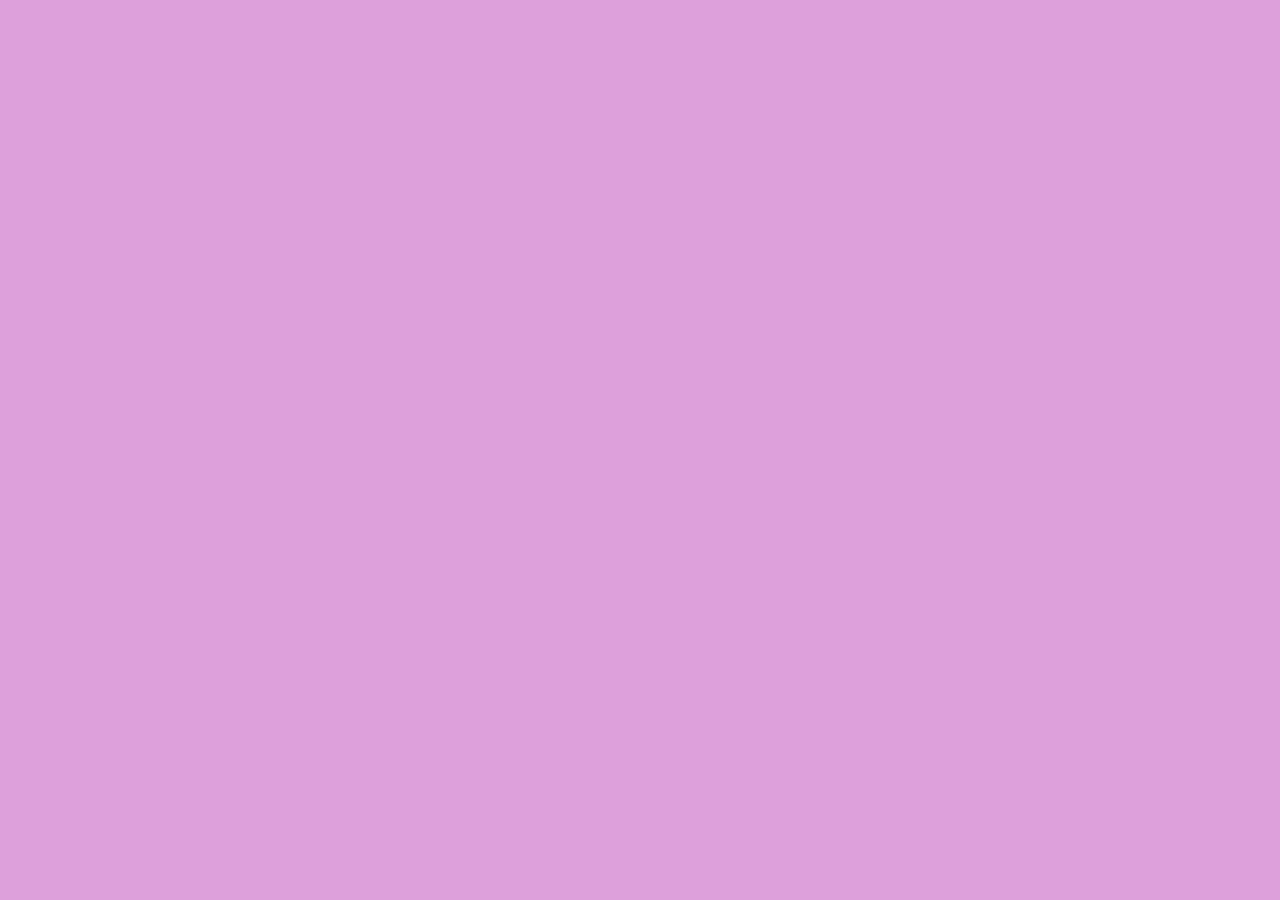
==== better-password/pass.html @ ba454972 "fix: pseudocodice" ====
<!DOCTYPE html>
<html lang="en">
<head>
    <meta charset="UTF-8">
    <meta http-equiv="X-UA-Compatible" content="IE=edge">
    <meta name="viewport" content="width=device-width, initial-scale=1.0">
    <!-- Style -->
    <link rel="stylesheet" href="../better-password/pass-style.css">
    <link rel="stylesheet" href="https://cdnjs.cloudflare.com/ajax/libs/font-awesome/6.1.1/css/all.min.css">
    <title>Password generator</title>
    <link rel="icon" type="image/x-icon" href="../img/key-favicon.png">
</head>
<body>
    <h1 id="your-password"></h1>

    <!-- Scripts -->
    <script src="../better-password/pass-script.js"></script>
</body>
</html>
---- better-password/pass-style.css ----
body {
    background-color: plum;
    font-family: Arial, Helvetica, sans-serif;
}
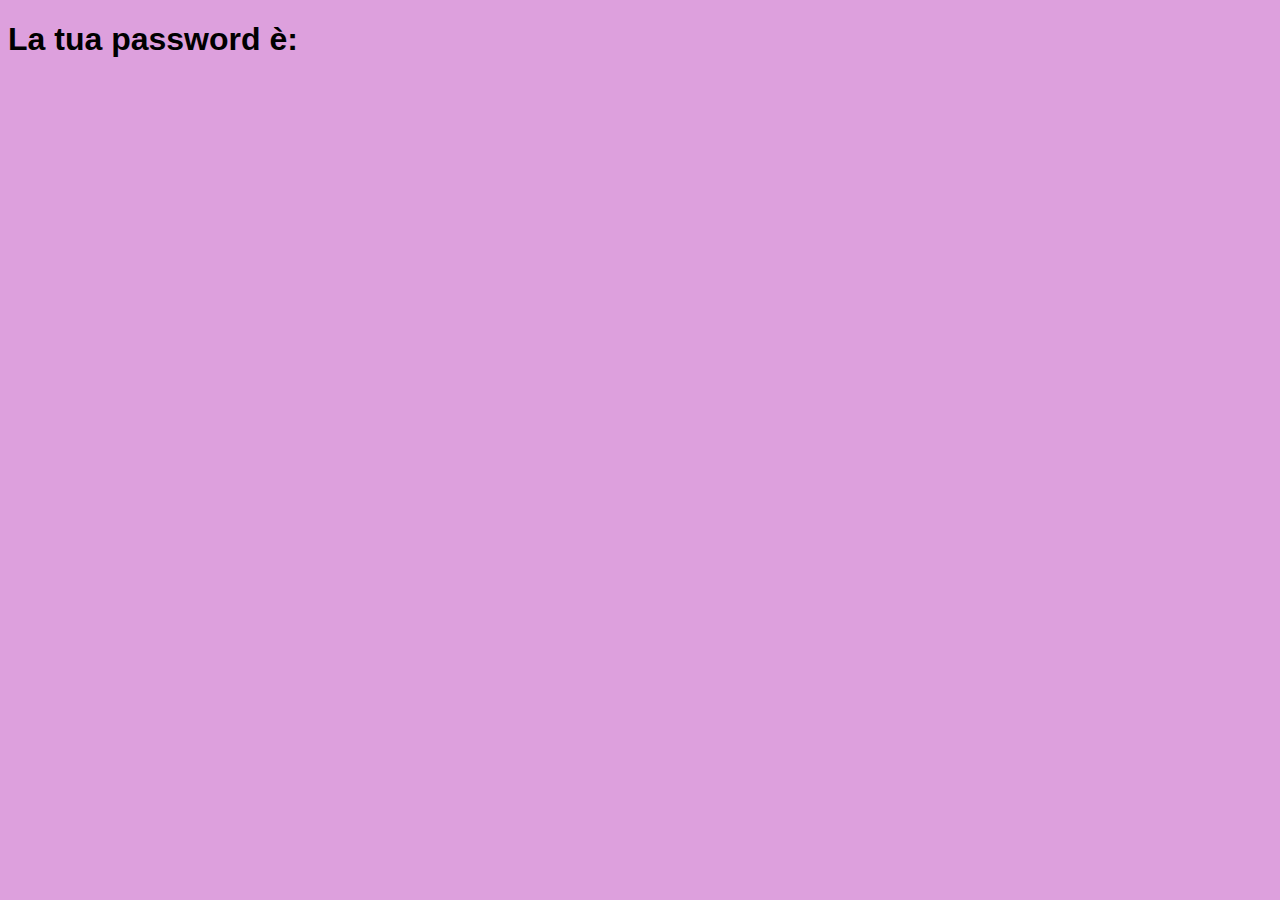
==== commit 9c4fd859: "add: js "better password" Funziona :D" ====
--- a/better-password/pass.html
+++ b/better-password/pass.html
@@ -11,7 +11,9 @@
     <link rel="icon" type="image/x-icon" href="../img/key-favicon.png">
 </head>
 <body>
-    <h1 id="your-password"></h1>
+
+    <h1>La tua password è:</h1>
+    <h2 id="your-password"></h2>
 
     <!-- Scripts -->
     <script src="../better-password/pass-script.js"></script>
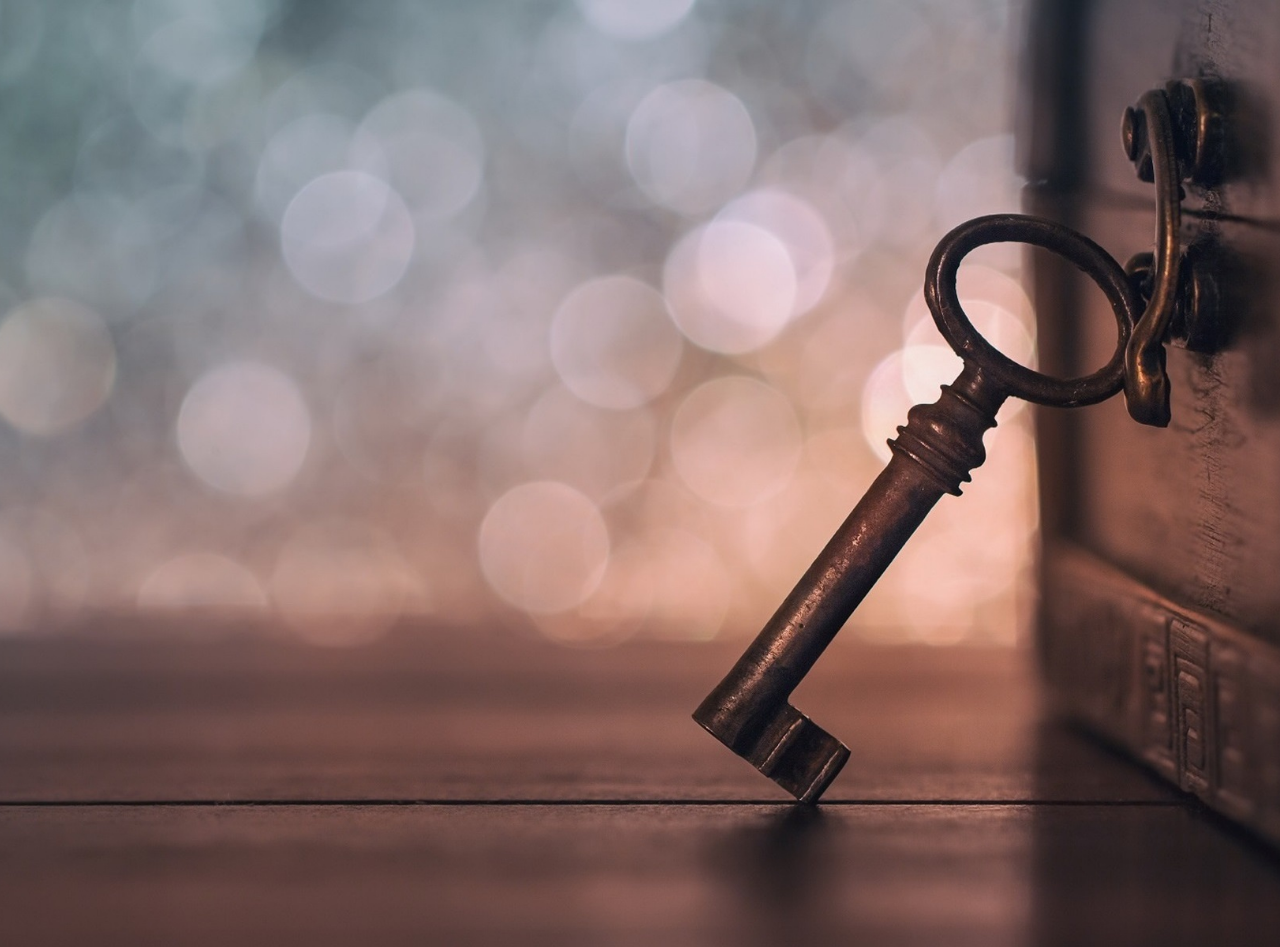
==== commit 673100c8: "add: style" ====
--- a/better-password/pass.html
+++ b/better-password/pass.html
@@ -12,8 +12,7 @@
 </head>
 <body>
 
-    <h1>La tua password è:</h1>
-    <h2 id="your-password"></h2>
+    <h1 id="your-password"></h1>
 
     <!-- Scripts -->
     <script src="../better-password/pass-script.js"></script>
--- a/better-password/pass-style.css
+++ b/better-password/pass-style.css
@@ -1,4 +1,15 @@
 body {
-    background-color: plum;
     font-family: Arial, Helvetica, sans-serif;
+    font-size: 2.3vw;
+    line-height: 41vw;
+    width: 100%;
+    height: 100vh;
+    background-image: url(../img/Key-box_1920x1200.jpeg);
+    background-position: center;
+    background-repeat: no-repeat;
+    background-size: cover;
+}
+
+h1 {
+    padding-left: 7vw;
 }